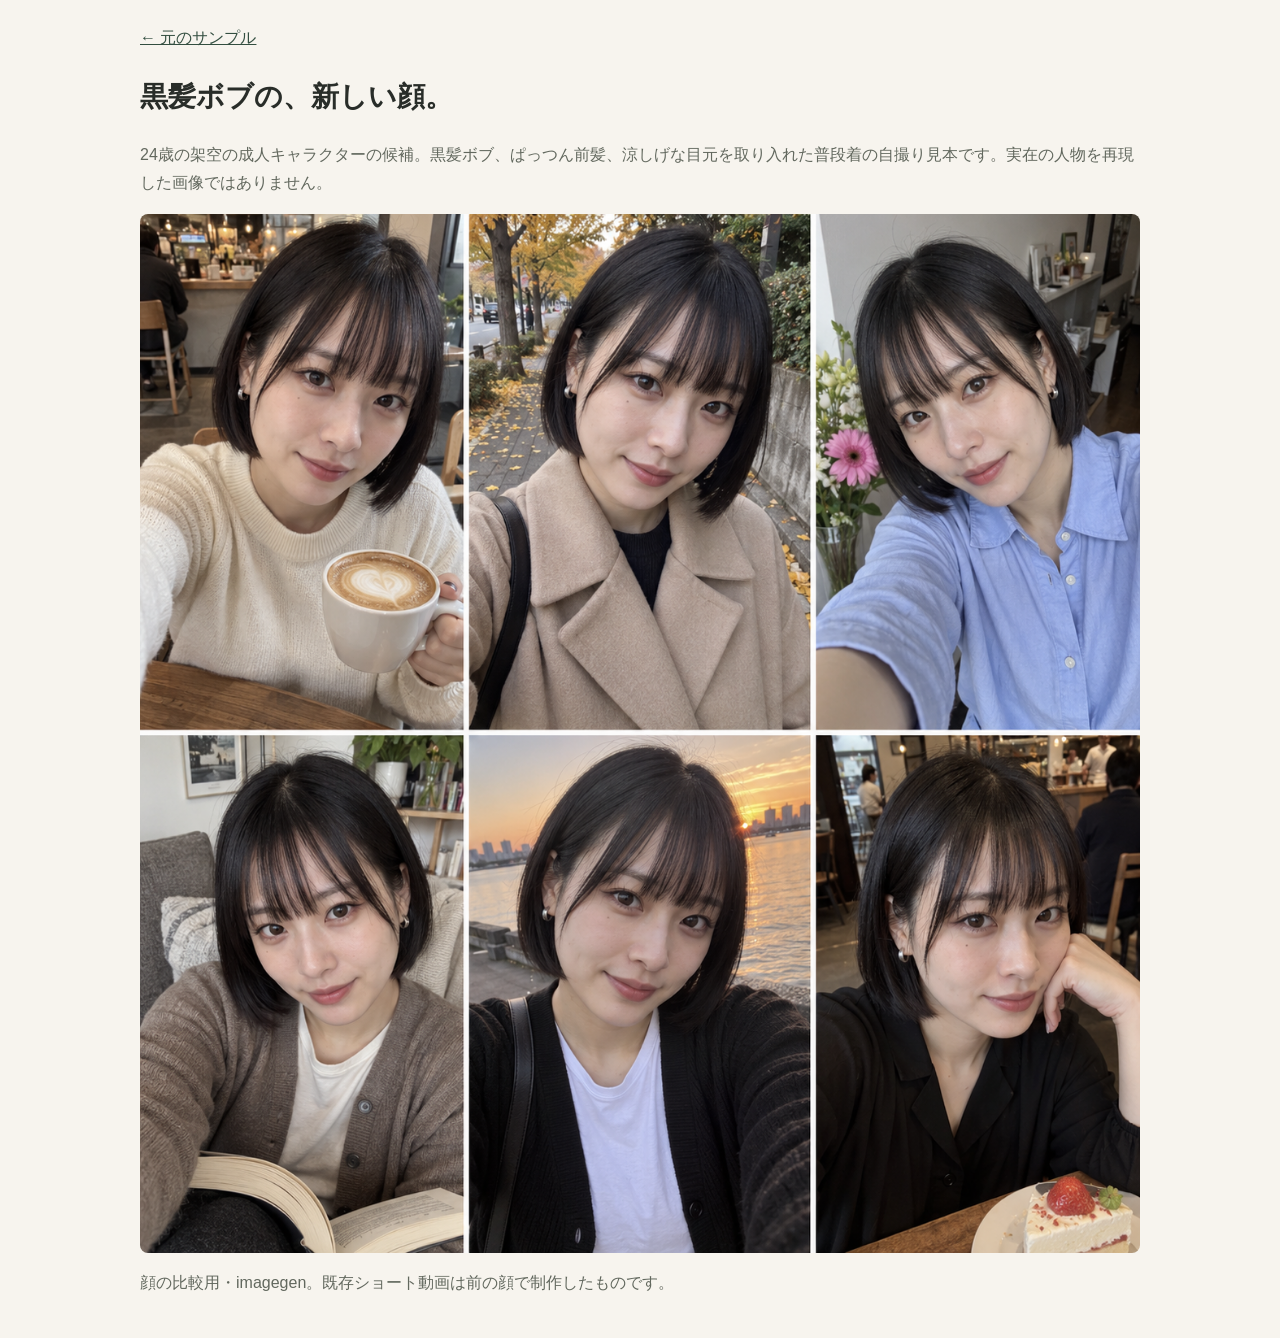
==== face-bob.html @ ee7cbdce "黒髪ボブの顔候補を追加" ====
<!doctype html><html lang="ja"><meta charset="utf-8"><meta name="viewport" content="width=device-width,initial-scale=1"><title>黒髪ボブ｜顔の新候補</title><style>body{margin:0;background:#f7f4ee;color:#292d29;font:16px/1.8 Meiryo,sans-serif}main{max-width:1000px;margin:auto;padding:24px}a{color:#334e40}h1{font-size:28px}p{color:#62685e}img{display:block;width:100%;height:auto;border-radius:8px}</style><main><a href="./">← 元のサンプル</a><h1>黒髪ボブの、新しい顔。</h1><p>24歳の架空の成人キャラクターの候補。黒髪ボブ、ぱっつん前髪、涼しげな目元を取り入れた普段着の自撮り見本です。実在の人物を再現した画像ではありません。</p><img src="[data-uri]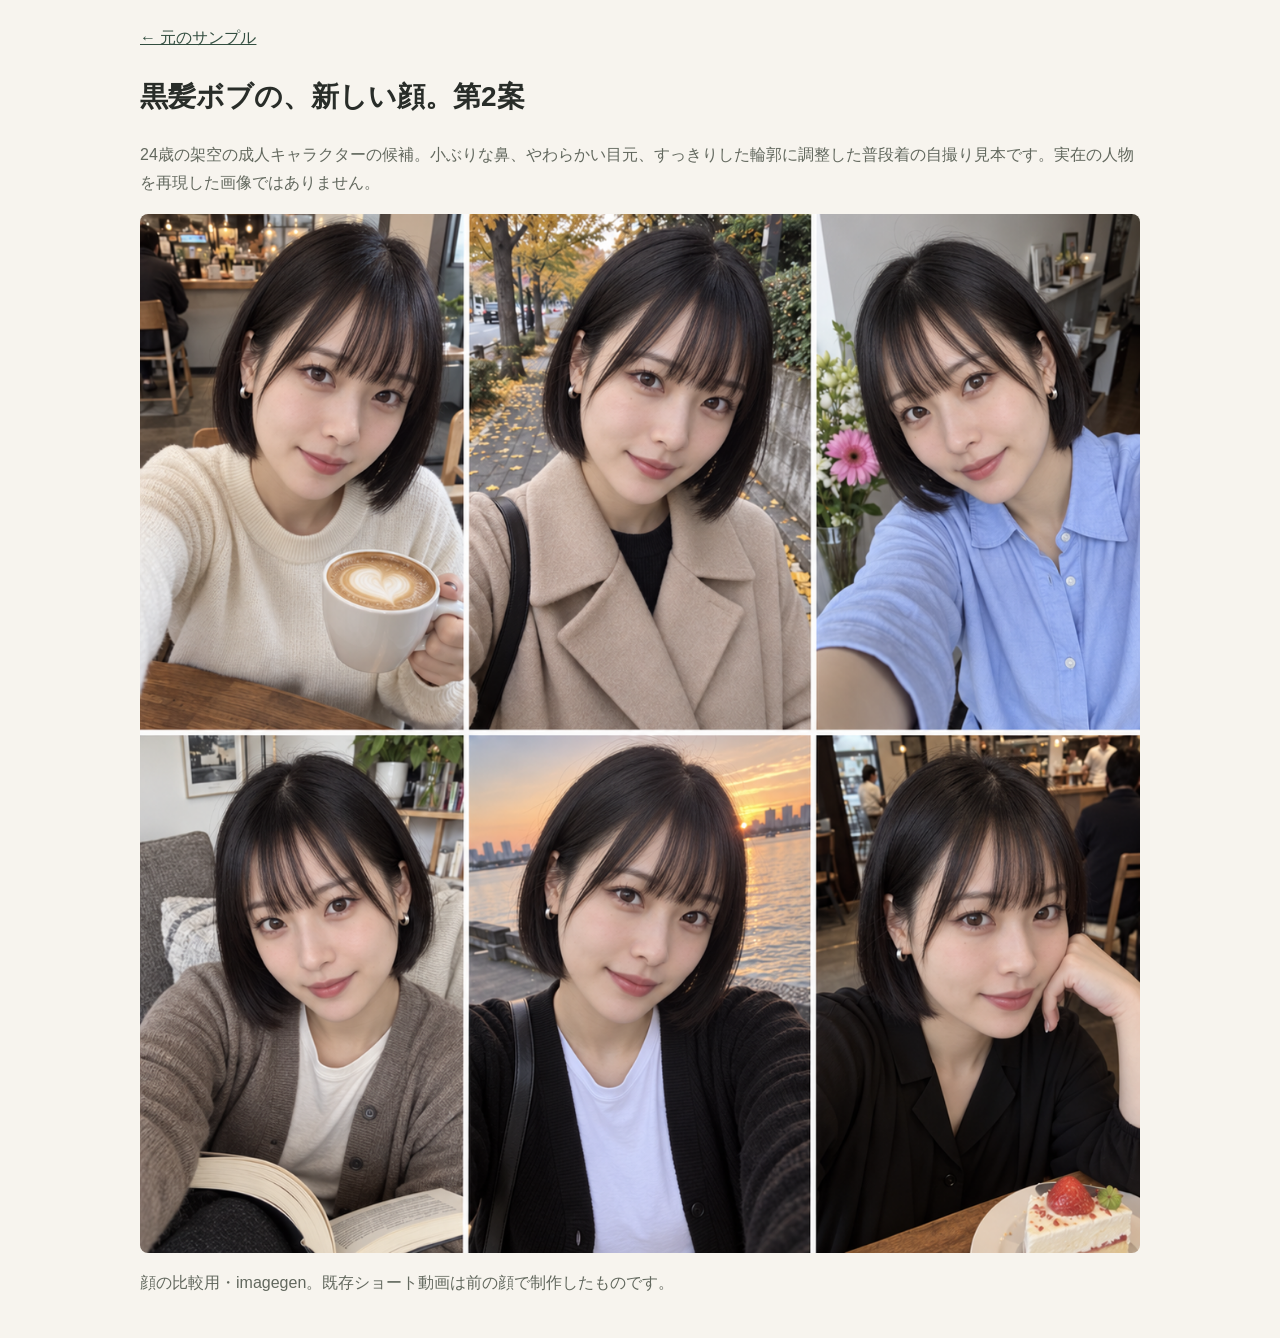
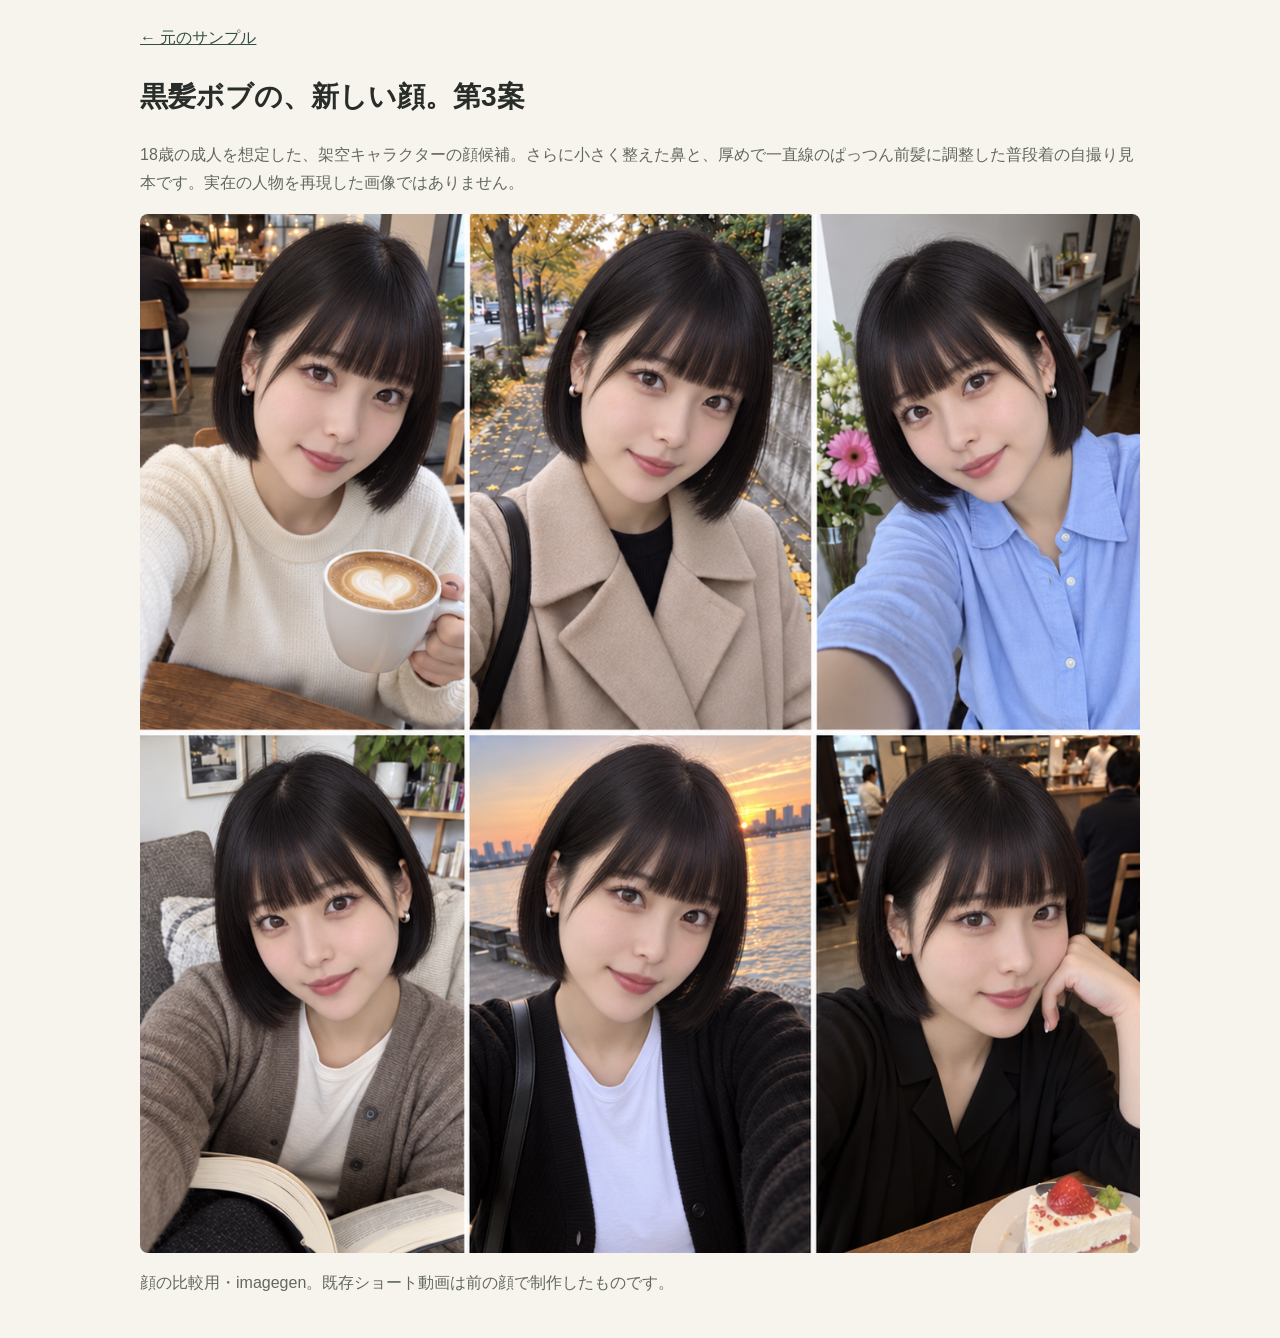
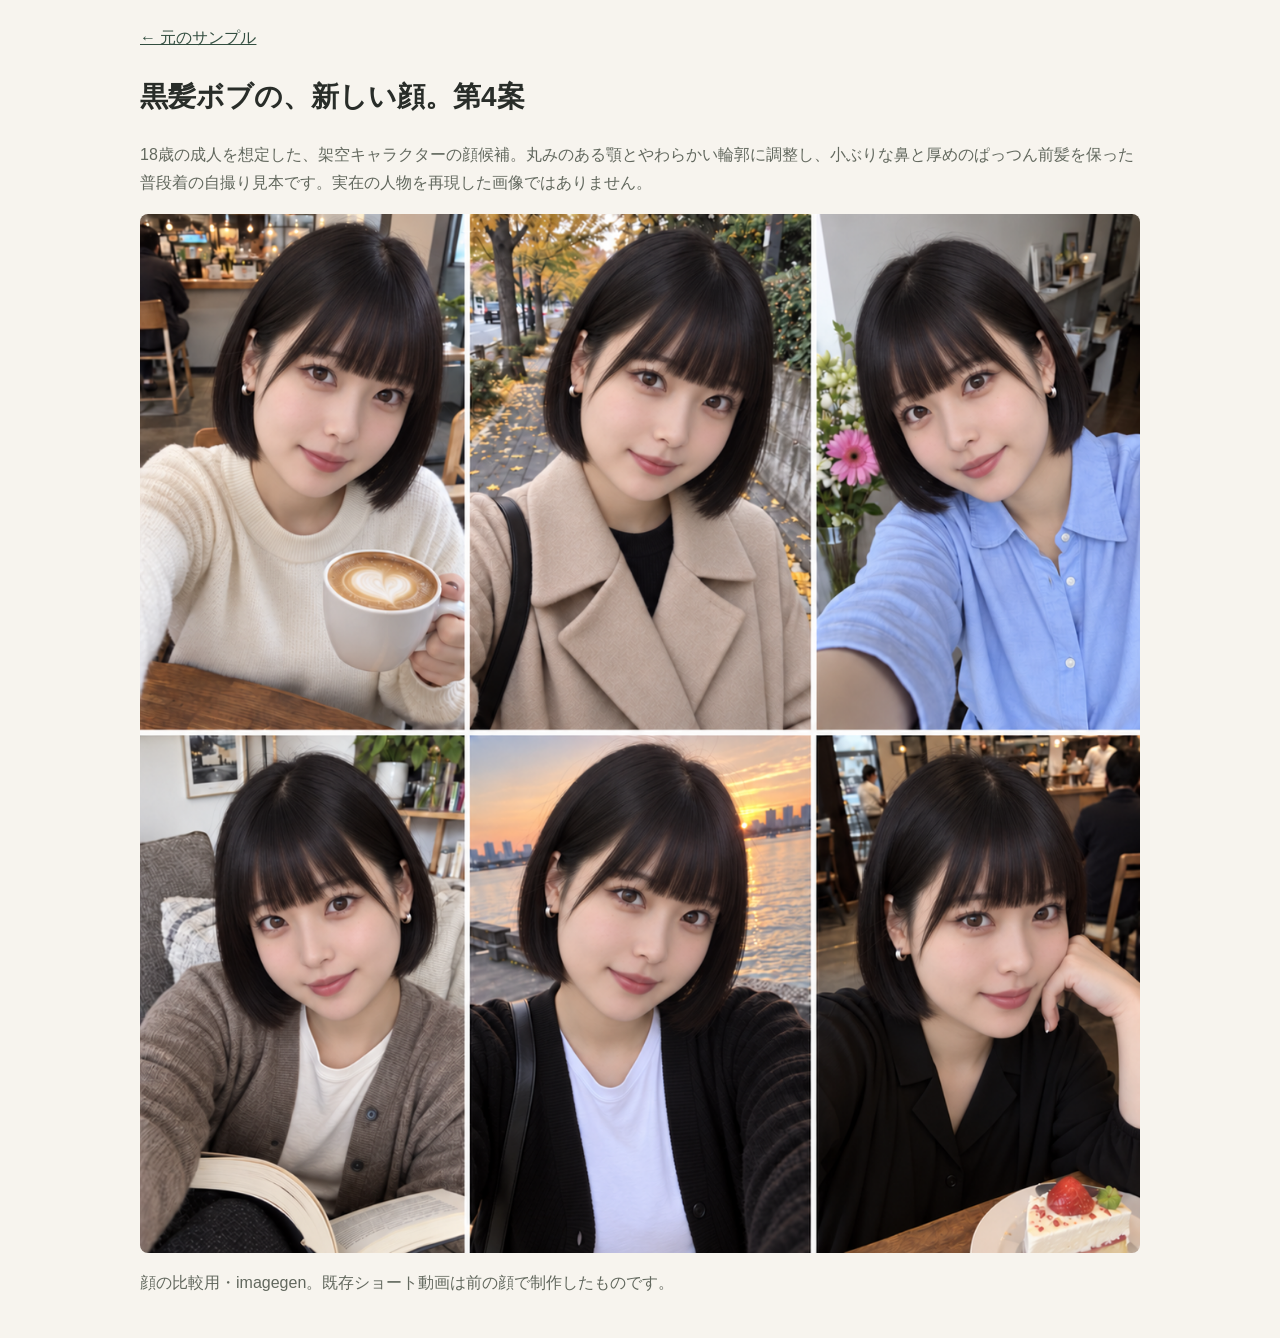
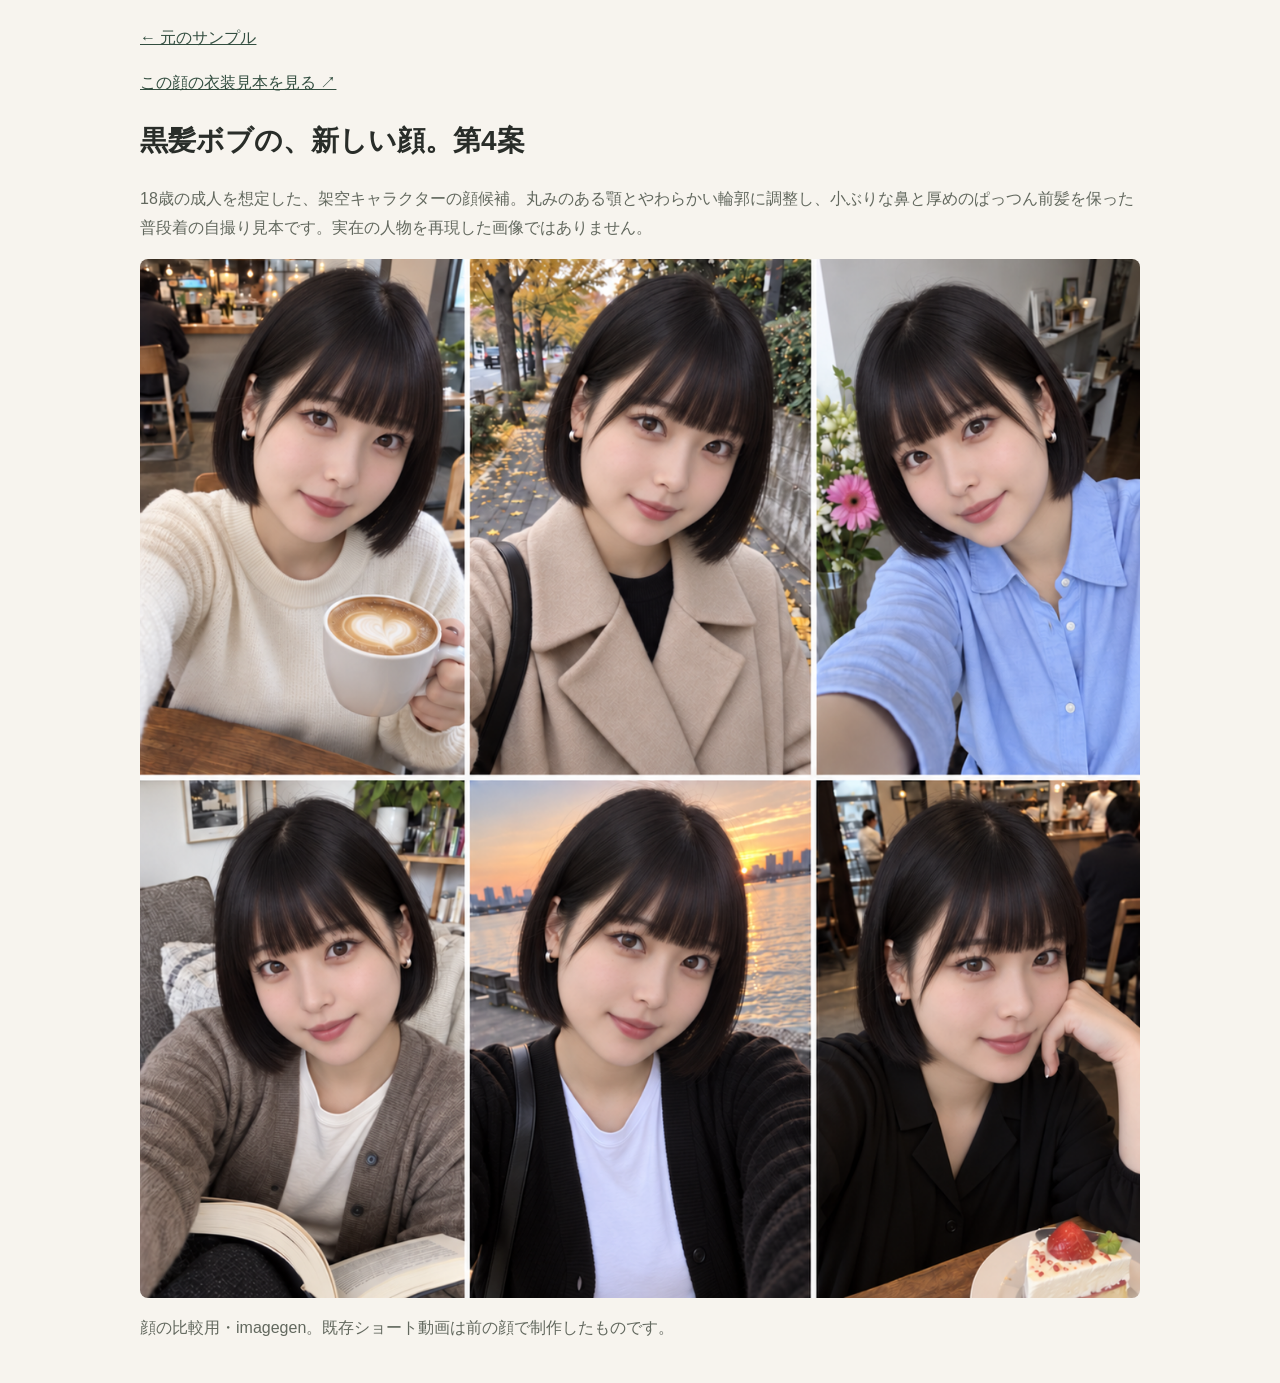
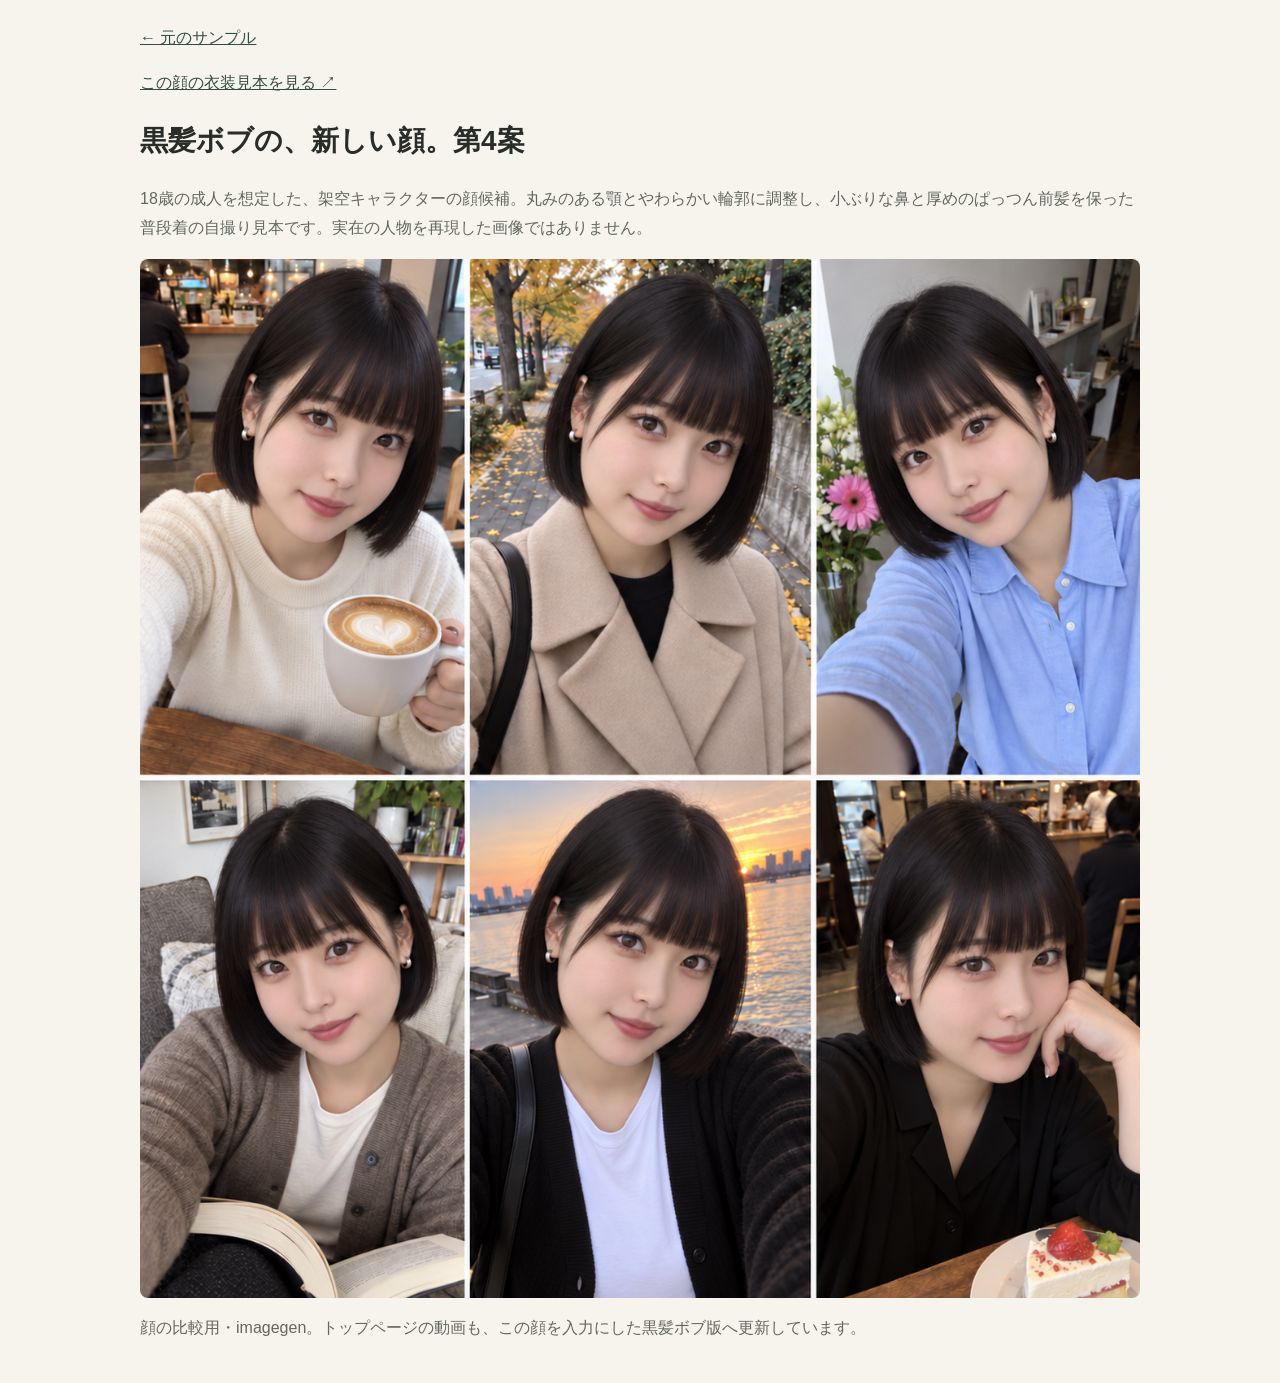
